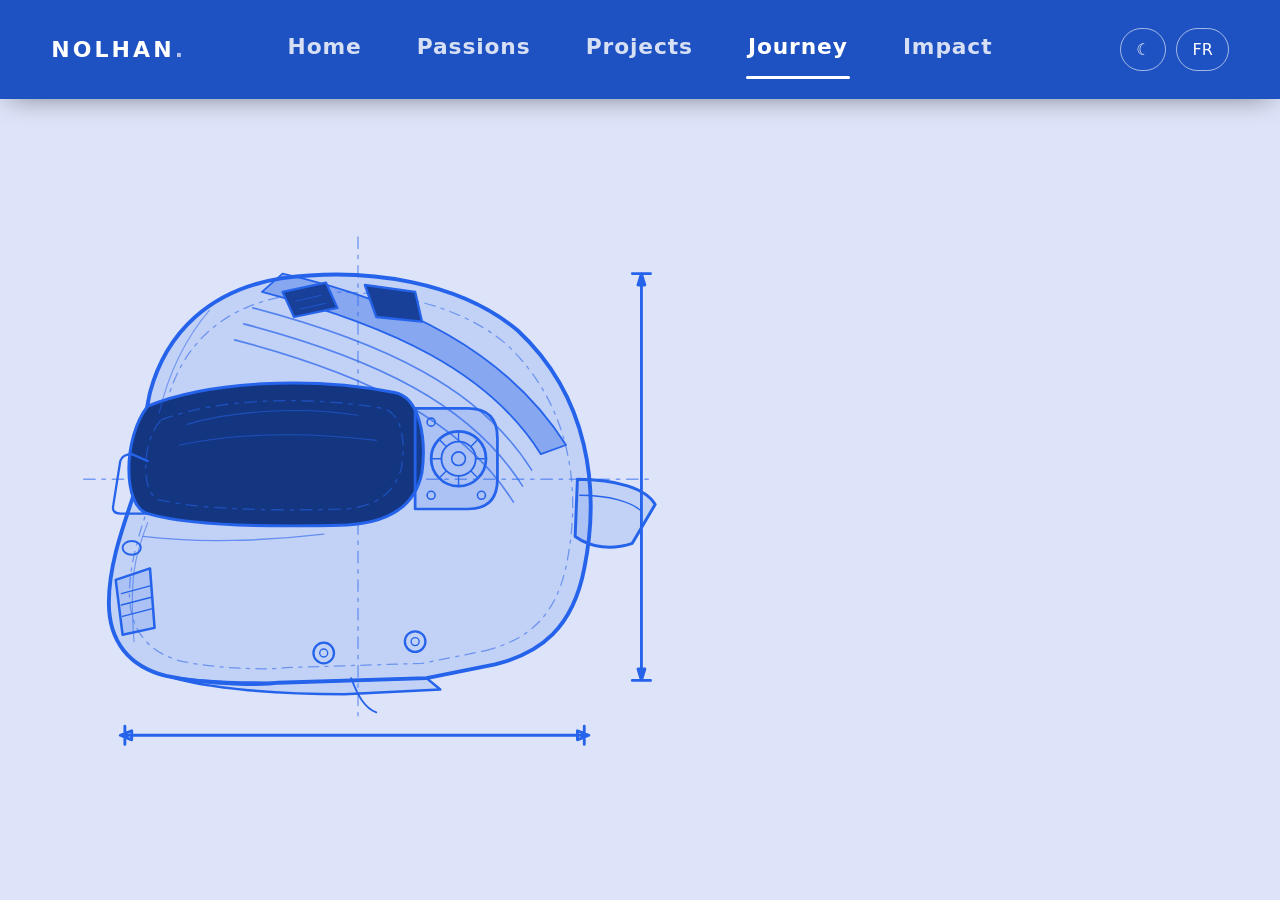
==== parcours.html @ c59e37da "First Push Initialisation du site Web" ====
<!doctype html>
<html lang="fr" data-theme="light">
<head>
  <meta charset="utf-8">
  <meta name="viewport" content="width=device-width, initial-scale=1, viewport-fit=cover">
  <title>Nolhan — Portfolio</title>
  <link rel="stylesheet" href="css/base.css">
  <link rel="stylesheet" href="css/layout.css">
  <link rel="stylesheet" href="css/subpage.css">
</head>
<body data-page="parcours">
  <header id="header" class="site-header"></header>
  <div id="bg" aria-hidden="true"></div>
  <main id="app"></main>
  <footer id="footer" class="site-footer"></footer>
  <script type="module" src="js/pages/parcours.js"></script>
</body>
</html>
---- css/base.css ----
/* Design tokens, thèmes, couleur dominante par page */
:root{--bg:#f6f4fa;--fg:#1a1624;--mut:#625c78;--paper:#f4f1ea;--ink:#23324a;--card:#fff;--hl:#f59e0b;--accent:#4c1d95;color-scheme:light}
:root[data-theme=dark]{--bg:#0e0b16;--fg:#efeaf8;--mut:#a59fba;--paper:#12203a;--ink:#cfe0ff;--card:#1a1424;color-scheme:dark}
body[data-page=home]{--accent:#4c1d95}
body[data-page=passions]{--accent:#e8590c}
body[data-page=projets]{--accent:#0d9488}
body[data-page=parcours]{--accent:#2563eb}
body[data-page=apports]{--accent:#65a30d}
*{box-sizing:border-box}
body{margin:0;font:16px/1.6 system-ui,-apple-system,"Segoe UI",sans-serif;color:var(--fg);background:color-mix(in srgb,var(--accent) 12%,var(--bg));transition:background .5s;overflow-x:hidden}
h1,h2,h3{line-height:1.15;margin:0 0 .4em;letter-spacing:-.02em}
h1{font-size:clamp(34px,5vw,60px)}h2{font-size:clamp(24px,3vw,34px)}
p{color:var(--mut);margin:0 0 1em}
.accent{color:color-mix(in srgb,var(--accent) 65%,var(--fg))}
.eyebrow{font-size:13px;font-weight:700;letter-spacing:.12em;color:color-mix(in srgb,var(--accent) 65%,var(--fg))}
.hint{font-size:14px;color:var(--mut)}
---- css/layout.css ----
/* Éléments communs : header, footer, hero, boutons */
.btn{display:inline-block;background:var(--accent);color:#fff;border:0;border-radius:99px;padding:11px 24px;font:600 15px inherit;cursor:pointer;text-decoration:none}
/* ===== Header : plus présent, onglets centrés, barre blanche sous l'onglet actif ===== */
.site-header{position:fixed;inset:0 0 auto;z-index:20;display:grid;grid-template-columns:1fr auto 1fr;align-items:center;gap:24px;
  padding:calc(20px + env(safe-area-inset-top,0px)) clamp(20px,4vw,56px) 20px;color:#fff;
  background:color-mix(in srgb,var(--accent) 82%,#000);box-shadow:0 6px 28px -10px #0008;transition:transform .35s,background .5s}
.site-header.hide{transform:translateY(-110%)}
.logo{justify-self:start;font-size:22px;font-weight:800;letter-spacing:.14em;color:#fff;text-decoration:none}.logo b{opacity:.65}
.nav{display:flex;gap:clamp(24px,4vw,64px);justify-content:center}
.nav a{position:relative;display:block;padding:10px 2px 14px;font-size:clamp(17px,1.7vw,23px);font-weight:600;letter-spacing:.04em;color:#fff;text-decoration:none;white-space:nowrap;
  opacity:.82;transition:transform .25s ease,opacity .25s}
.nav a::after{content:"";position:absolute;left:0;right:0;bottom:0;height:3px;border-radius:2px;background:#fff;transform:scaleX(0);transition:transform .3s ease}
.nav a:hover{transform:translateY(5px);opacity:1}                 /* le texte descend un peu au survol */
.nav a.on{opacity:1}.nav a.on::after{transform:scaleX(1)}         /* barre blanche sous l'onglet actif */
.tools{justify-self:end;display:flex;gap:10px}
.btn-ghost{border:1.5px solid #fff9;background:none;color:#fff;border-radius:99px;padding:8px 15px;cursor:pointer;font:inherit;font-size:16px}
.btn-ghost:hover{background:#fff2}
main{position:relative;z-index:2}
.hero{min-height:100vh;display:flex;align-items:center;justify-content:flex-end;padding:130px 6vw 40px}
.hero__text{width:min(44%,540px)}
.site-footer{position:relative;z-index:2;display:flex;flex-wrap:wrap;gap:14px 28px;justify-content:space-between;align-items:center;padding:28px 6vw calc(28px + env(safe-area-inset-bottom,0px));background:var(--card);border-top:3px solid var(--accent);font-size:14px;color:var(--mut)}
.site-footer a{color:var(--fg);margin-right:18px;text-decoration:none;font-weight:600}.site-footer a:hover{color:var(--accent)}

@media(max-width:800px){.hero__text{width:100%;background:color-mix(in srgb,var(--bg) 78%,transparent);padding:20px;border-radius:16px}
.site-header{grid-template-columns:1fr auto;gap:10px 12px}.nav{grid-column:1/-1;grid-row:2;gap:10px;justify-content:space-between}.nav a{font-size:14.5px;padding-inline:0}}
---- css/subpage.css ----
/* Pages secondaires : fond schéma, sections révélées au scroll, CV */
#bg{position:fixed;inset:0;z-index:0;pointer-events:none;display:flex;align-items:center;will-change:transform}
#bg .bg-art{height:80vh;width:auto;max-width:50vw;margin:6vh 0 0 3vw}
.defs{position:absolute;width:0;height:0}
.ln{fill:none;stroke:var(--accent);stroke-width:2.5;stroke-linejoin:round;stroke-linecap:round}
.fa{fill:color-mix(in srgb,var(--accent) 14%,transparent)}
.flow{stroke-dasharray:14 12;animation:flow 1.2s linear infinite;opacity:.6}@keyframes flow{to{stroke-dashoffset:-26}}
.sections{max-width:1000px;margin:0 auto;padding:0 6vw 90px;display:grid;gap:90px}
.item{display:grid;grid-template-columns:1fr 1fr;gap:34px;align-items:center;opacity:0;transform:translateY(40px);transition:opacity .8s,transform .8s}
.item.in{opacity:1;transform:none}.item:nth-child(even) .item__img{order:2}
.item__img{aspect-ratio:4/3;border-radius:18px;display:grid;place-items:center;color:#fff;font-size:13px;background:linear-gradient(135deg,var(--accent),color-mix(in srgb,var(--accent) 35%,var(--bg)));box-shadow:0 20px 40px -20px var(--accent)}
.cv{max-width:1000px;margin:0 auto 90px;padding:0 6vw}
.cv__viewer{width:100%;height:520px;border-radius:14px;background:var(--card);border-top:6px solid var(--accent);margin-bottom:18px}
@media(max-width:800px){#bg .bg-art{width:110vw;max-width:none;height:auto}.item{grid-template-columns:1fr}.item:nth-child(even) .item__img{order:0}}
.dash{stroke-dasharray:10 6 3 6;stroke-width:1.2;opacity:.55}
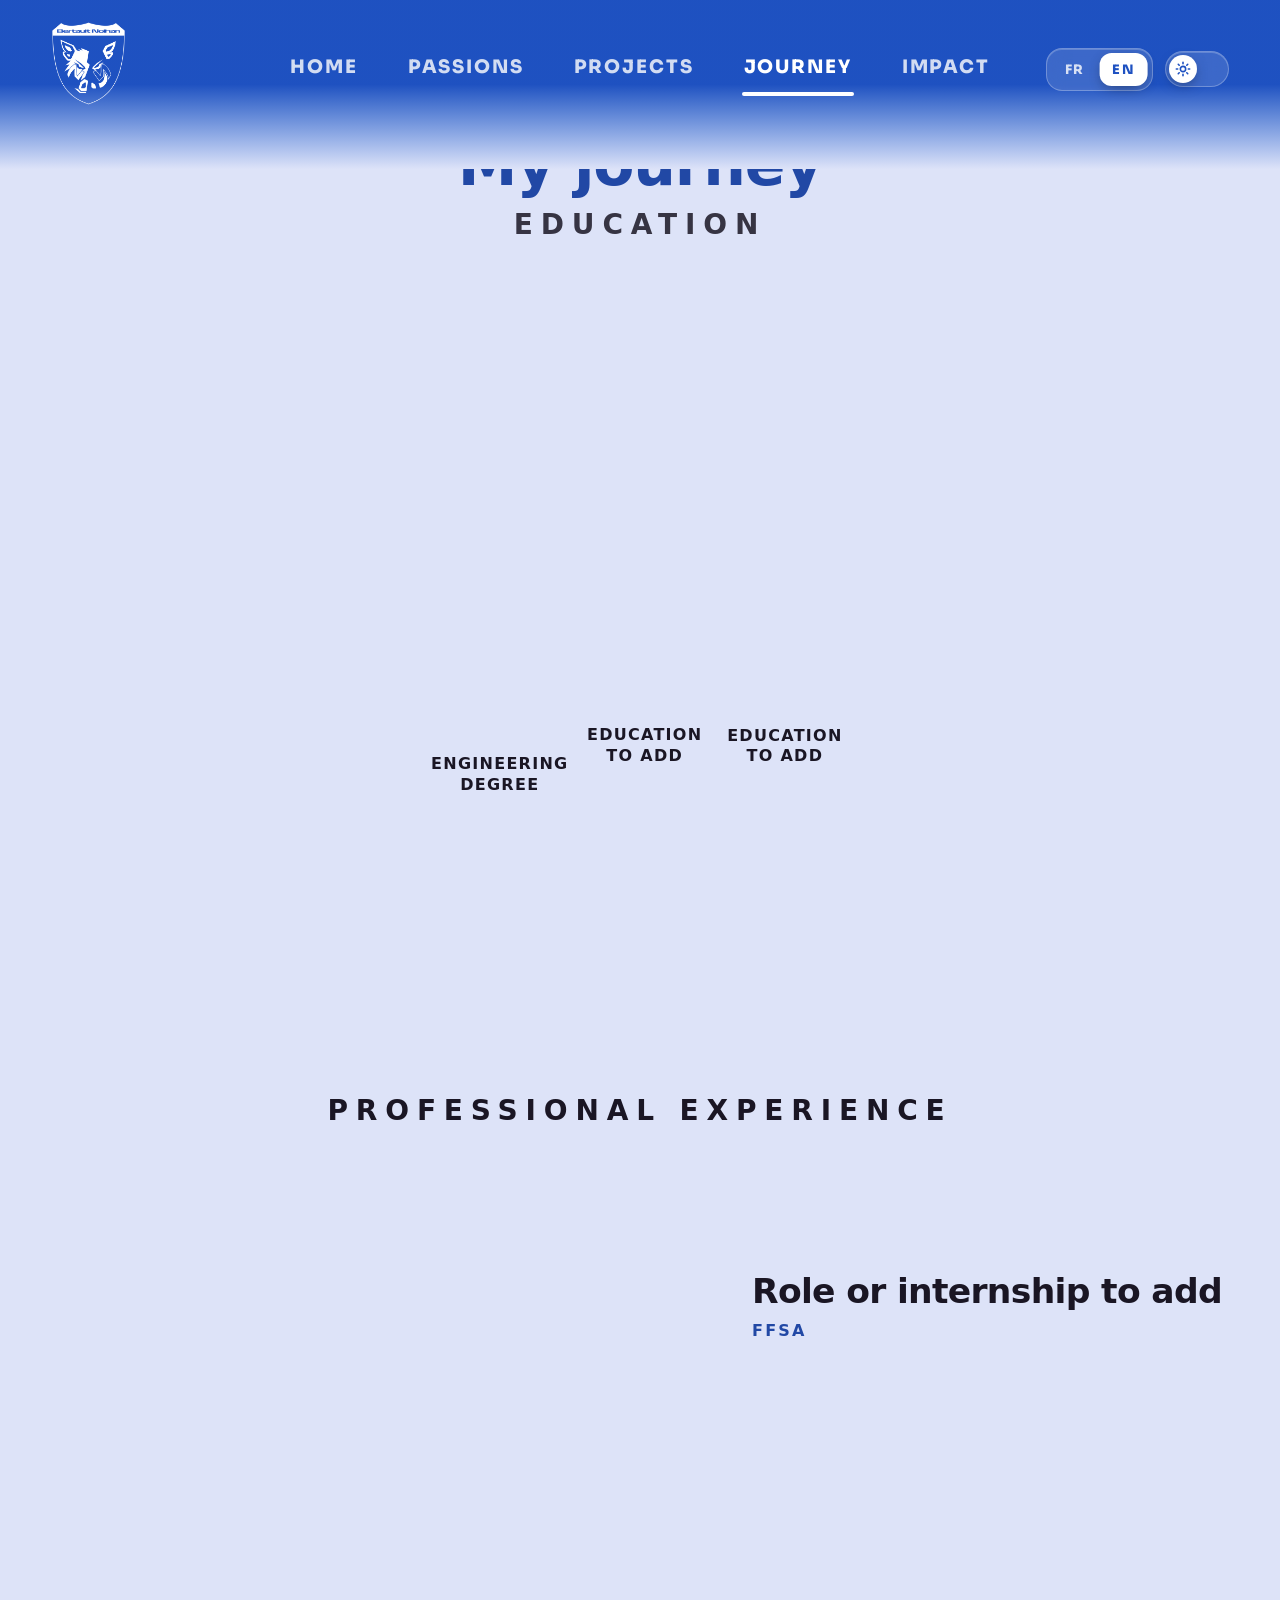
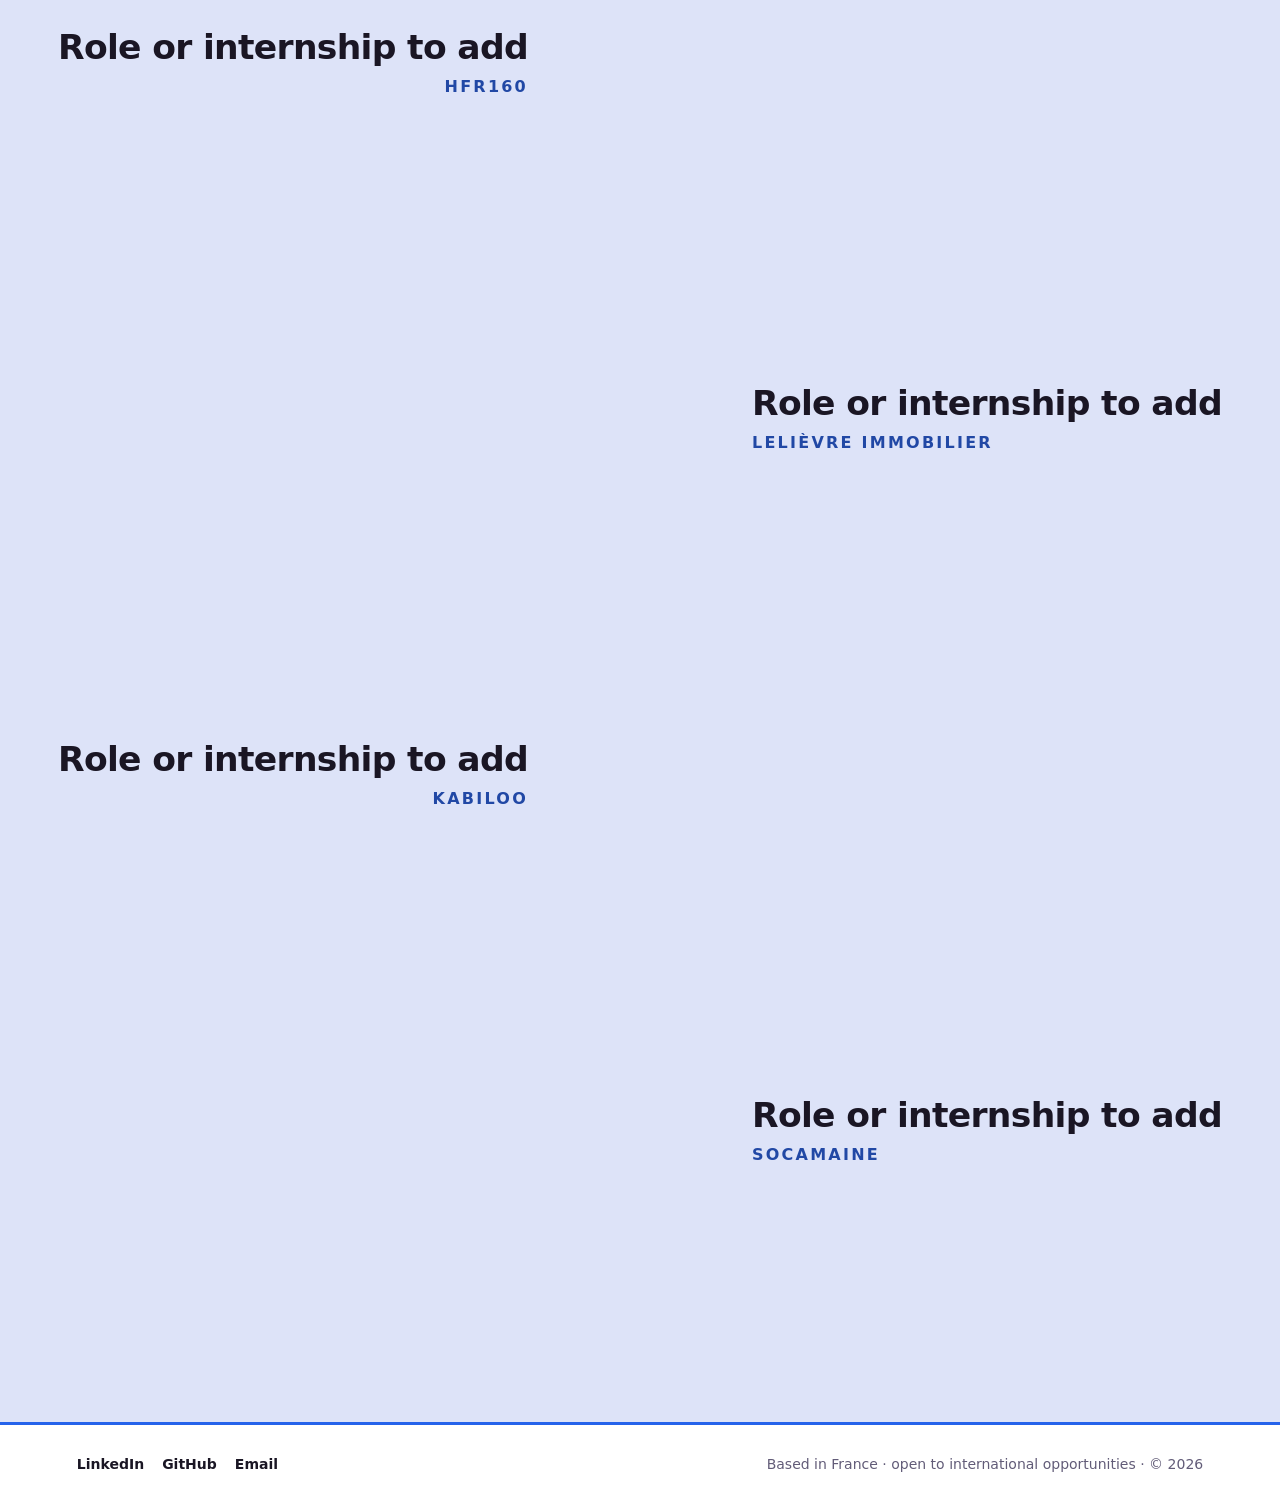
==== commit d190ef37: "Build out parcours page and refresh site UI Add a bilingual education and work experience page with " ====
--- a/parcours.html
+++ b/parcours.html
@@ -7,6 +7,7 @@
   <link rel="stylesheet" href="css/base.css">
   <link rel="stylesheet" href="css/layout.css">
   <link rel="stylesheet" href="css/subpage.css">
+  <link rel="stylesheet" href="css/parcours.css">
 </head>
 <body data-page="parcours">
   <header id="header" class="site-header"></header>
--- a/css/layout.css
+++ b/css/layout.css
@@ -1,20 +1,35 @@
+@import url('https://fonts.googleapis.com/css2?family=Sora:wght@700;800&display=swap');
 /* Éléments communs : header, footer, hero, boutons */
 .btn{display:inline-block;background:var(--accent);color:#fff;border:0;border-radius:99px;padding:11px 24px;font:600 15px inherit;cursor:pointer;text-decoration:none}
-/* ===== Header : plus présent, onglets centrés, barre blanche sous l'onglet actif ===== */
+/* ===== Header : dégradé jusqu'à la couleur du fond, typo Sora, commandes « verre » ===== */
 .site-header{position:fixed;inset:0 0 auto;z-index:20;display:grid;grid-template-columns:1fr auto 1fr;align-items:center;gap:24px;
-  padding:calc(20px + env(safe-area-inset-top,0px)) clamp(20px,4vw,56px) 20px;color:#fff;
-  background:color-mix(in srgb,var(--accent) 82%,#000);box-shadow:0 6px 28px -10px #0008;transition:transform .35s,background .5s}
+  padding:calc(22px + env(safe-area-inset-top,0px)) clamp(20px,4vw,56px) 52px;color:#fff;font-family:"Sora","Segoe UI",system-ui,sans-serif;
+  --hd:color-mix(in srgb,var(--accent) 82%,#000);
+  background:linear-gradient(to bottom,var(--hd) 0,var(--hd) 50%,color-mix(in srgb,var(--accent) 12%,var(--bg)) 100%);  /* se fond dans la couleur du fond de la page */
+  transition:transform .35s,background .5s}
 .site-header.hide{transform:translateY(-110%)}
-.logo{justify-self:start;font-size:22px;font-weight:800;letter-spacing:.14em;color:#fff;text-decoration:none}.logo b{opacity:.65}
-.nav{display:flex;gap:clamp(24px,4vw,64px);justify-content:center}
-.nav a{position:relative;display:block;padding:10px 2px 14px;font-size:clamp(17px,1.7vw,23px);font-weight:600;letter-spacing:.04em;color:#fff;text-decoration:none;white-space:nowrap;
-  opacity:.82;transition:transform .25s ease,opacity .25s}
-.nav a::after{content:"";position:absolute;left:0;right:0;bottom:0;height:3px;border-radius:2px;background:#fff;transform:scaleX(0);transition:transform .3s ease}
-.nav a:hover{transform:translateY(5px);opacity:1}                 /* le texte descend un peu au survol */
-.nav a.on{opacity:1}.nav a.on::after{transform:scaleX(1)}         /* barre blanche sous l'onglet actif */
-.tools{justify-self:end;display:flex;gap:10px}
-.btn-ghost{border:1.5px solid #fff9;background:none;color:#fff;border-radius:99px;padding:8px 15px;cursor:pointer;font:inherit;font-size:16px}
-.btn-ghost:hover{background:#fff2}
+.logo{justify-self:start;font-size:24px;font-weight:800;letter-spacing:.16em;color:#fff;text-decoration:none}.logo b{opacity:.6}
+.nav{display:flex;gap:clamp(22px,3.6vw,58px);justify-content:center}
+.nav a{position:relative;display:block;padding:10px 2px 14px;font-size:clamp(14px,1.45vw,19px);font-weight:800;letter-spacing:.1em;text-transform:uppercase;
+  color:#fff;text-decoration:none;white-space:nowrap;opacity:.8;transition:transform .25s ease,opacity .25s}
+.nav a::after{content:"";position:absolute;left:0;right:0;bottom:0;height:4px;border-radius:3px;background:#fff;transform:scaleX(0);transition:transform .3s ease}
+.nav a:hover{transform:translateY(5px);opacity:1}
+.nav a.on{opacity:1}.nav a.on::after{transform:scaleX(1)}
+.tools{justify-self:end;display:flex;gap:12px;align-items:center}
+/* sélecteur de langue : capsule en verre avec curseur blanc qui glisse */
+.seg{position:relative;display:grid;grid-template-columns:1fr 1fr;padding:4px;border-radius:16px;cursor:pointer;color:#fff;font:800 13px/1 "Sora","Segoe UI",system-ui,sans-serif;letter-spacing:.1em;
+  background:#ffffff22;border:1px solid #ffffff44;backdrop-filter:blur(10px);box-shadow:inset 0 1px 0 #ffffff33}
+.seg span{position:relative;z-index:1;padding:10px 13px;text-align:center;opacity:.8;transition:color .3s,opacity .3s}
+.seg__thumb{position:absolute;top:4px;bottom:4px;left:4px;width:calc(50% - 4px);border-radius:12px;background:#fff;box-shadow:0 4px 14px -4px #0007;transition:transform .35s cubic-bezier(.3,1.4,.5,1)}
+.seg[data-lang=en] .seg__thumb{transform:translateX(100%)}
+.seg[data-lang=fr] span:nth-of-type(1),.seg[data-lang=en] span:nth-of-type(2){opacity:1;color:var(--hd)}
+/* interrupteur de thème : piste en verre, bouton rond avec icône soleil / lune */
+.switch{position:relative;width:64px;height:36px;padding:0;border-radius:99px;cursor:pointer;color:var(--hd);
+  background:#ffffff22;border:1px solid #ffffff44;backdrop-filter:blur(10px);box-shadow:inset 0 1px 0 #ffffff33;transition:background .3s}
+.switch.dark{background:#0006}
+.switch__thumb{position:absolute;top:3px;left:3px;width:28px;height:28px;border-radius:50%;display:grid;place-items:center;background:#fff;box-shadow:0 4px 14px -4px #0008;transition:transform .35s cubic-bezier(.3,1.4,.5,1)}
+.switch.dark .switch__thumb{transform:translateX(28px)}
+.seg:hover,.switch:hover{border-color:#ffffffaa}
 main{position:relative;z-index:2}
 .hero{min-height:100vh;display:flex;align-items:center;justify-content:flex-end;padding:130px 6vw 40px}
 .hero__text{width:min(44%,540px)}
--- a/css/parcours.css
+++ b/css/parcours.css
@@ -0,0 +1,46 @@
+/* ===== Page Parcours ===== */
+#bg{display:none}
+.reveal{opacity:0;transform:translateY(40px);transition:opacity .8s var(--d,0ms),transform .8s var(--d,0ms)}
+.reveal.in{opacity:1;transform:none}
+
+.pc-head{text-align:center;padding:130px 6vw 0}
+.pc-head h1{margin:0}
+.pc-sub{margin:10px 0 44px;text-align:center;font-size:clamp(18px,2.2vw,28px);font-weight:800;letter-spacing:.28em;text-transform:uppercase;color:var(--fg);opacity:.85}
+.pc-sub--exp{margin:0 0 30px}
+
+/* --- 3 casques combinés : chaque colonne montre 1/3 de « son » casque --- */
+.helmets{display:grid;grid-template-columns:repeat(3,1fr);width:min(430px,80vw);margin:0 auto 300px}
+.formation{position:relative;outline:none;text-align:center}
+.formation:nth-child(1){--c:#2563eb}.formation:nth-child(2){--c:#7c3aed}.formation:nth-child(3){--c:#0d9488}
+.slice{width:100%;aspect-ratio:1/3.04;transition:transform .45s cubic-bezier(.2,.8,.2,1);
+  background:var(--c);-webkit-mask:url(../assets/helmet.svg) no-repeat;mask:url(../assets/helmet.svg) no-repeat;
+  -webkit-mask-size:300% 100%;mask-size:300% 100%;-webkit-mask-position:calc(var(--i)*50%) 0;mask-position:calc(var(--i)*50%) 0}
+.slice--photo{background:var(--img) calc(var(--i)*50%) center/300% 100% no-repeat;-webkit-mask:none;mask:none}
+.formation:hover .slice,.formation:focus-visible .slice{transform:translateY(-22px)}      /* l'image se relève */
+.formation__title{margin:14px 6px 0;font-size:clamp(12px,1.25vw,16px);font-weight:800;letter-spacing:.08em;text-transform:uppercase;line-height:1.3}
+.formation__details{position:absolute;top:100%;left:50%;z-index:5;width:min(340px,86vw);margin-top:12px;padding:18px 20px;border-radius:16px;
+  background:var(--card);border-top:4px solid var(--c,var(--accent));box-shadow:0 22px 50px -20px #0008;text-align:left;
+  opacity:0;pointer-events:none;transform:translate(-50%,14px);transition:opacity .35s,transform .35s}
+.formation:hover .formation__details,.formation:focus-visible .formation__details{opacity:1;transform:translate(-50%,0)}
+.formation__details p{margin:0 0 14px;font-size:15px}
+.formation__meta{display:flex;align-items:center;justify-content:space-between;gap:12px}
+.school-logo{height:42px;max-width:120px;object-fit:contain}
+.school-logo--ph{display:grid;place-items:center;padding:0 12px;border-radius:10px;background:color-mix(in srgb,var(--c,var(--accent)) 14%,transparent);font-weight:800;font-size:13px;letter-spacing:.08em}
+.badge{padding:6px 14px;border-radius:99px;background:var(--c,var(--accent));color:#fff;font-size:13px;font-weight:800;letter-spacing:.04em;white-space:nowrap}
+
+/* --- expériences : voitures alternées gauche / droite --- */
+.exps{display:grid;gap:56px;padding:0 3vw 140px}
+.exp{display:grid;align-items:center;min-height:300px;column-gap:4vw;outline:none;transition:grid-template-columns .7s cubic-bezier(.2,.8,.2,1),opacity .8s,transform .8s}
+.exp--left{grid-template-columns:1.15fr .85fr}
+.exp--left:hover,.exp--left:focus-visible{grid-template-columns:.55fr 1.45fr}
+.exp--right{grid-template-columns:.85fr 1.15fr}
+.exp--right .exp__car{order:2}
+.exp--right:hover,.exp--right:focus-visible{grid-template-columns:1.45fr .55fr}
+.exp--right .exp__info{text-align:right}
+.exp__car img{display:block;width:100%;filter:drop-shadow(0 18px 24px #0005)}
+.exp__info h3{margin:0;font-size:clamp(22px,2.7vw,40px);font-weight:800;line-height:1.1}
+.exp__company{margin:8px 0 0;font-weight:800;letter-spacing:.14em;text-transform:uppercase;color:color-mix(in srgb,var(--accent) 65%,var(--fg))}
+.exp__text{max-height:0;margin:0;overflow:hidden;opacity:0;transition:max-height .6s,opacity .5s .15s,margin .5s}
+.exp:hover .exp__text,.exp:focus-visible .exp__text{max-height:240px;margin-top:16px;opacity:1}
+
+@media(max-width:800px){.exp,.exp--left,.exp--right,.exp--left:hover,.exp--right:hover{grid-template-columns:1fr}.exp--right .exp__car{order:0}.exp--right .exp__info{text-align:left}}
